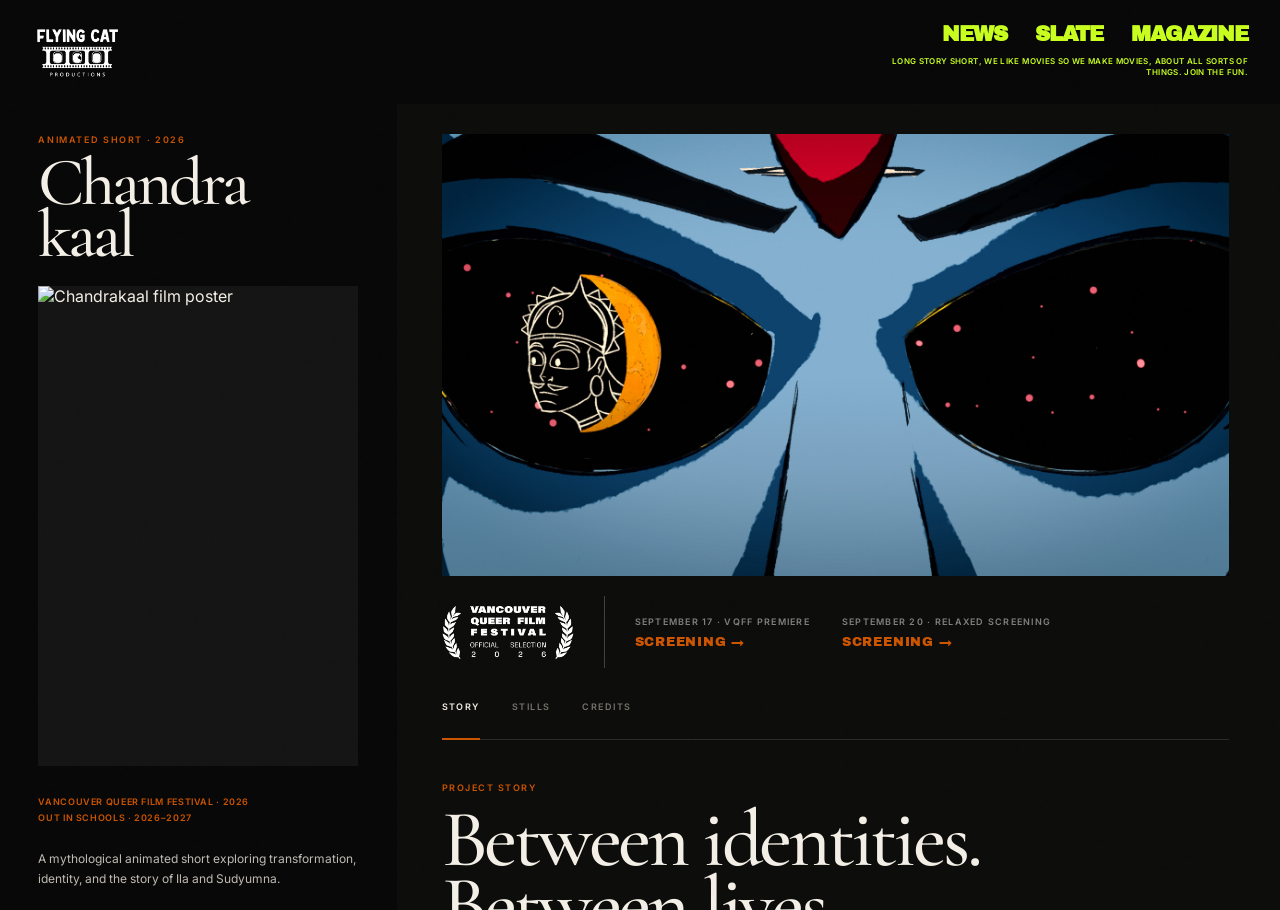
==== chandrakaal.html @ 7d8aeebb "Add Chandrakaal project page" ====
<!DOCTYPE html>

<html lang="en">

<head>

<meta charset="UTF-8">

<meta
    name="viewport"
    content="width=device-width, initial-scale=1.0"
>

<base href="/">


<title>
    Chandrakaal — Animated Short Film | Flying Cat Productions
</title>


<meta
    name="description"
    content="Chandrakaal is a 2026 animated short film by Flying Cat Productions exploring transformation, identity, and the story of Ila and Sudyumna."
>


<link
    rel="canonical"
    href="https://www.flyingcatproductions.com/chandrakaal"
>


<link
    rel="icon"
    type="image/png"
    href="assets/favicon.png"
>


<!-- =========================================================
     OPEN GRAPH
     ========================================================= -->

<meta
    property="og:type"
    content="website"
>

<meta
    property="og:title"
    content="Chandrakaal — Animated Short Film"
>

<meta
    property="og:description"
    content="A mythological animated short exploring transformation, identity, and the story of Ila and Sudyumna."
>

<meta
    property="og:url"
    content="https://www.flyingcatproductions.com/chandrakaal"
>

<meta
    property="og:image"
    content="https://www.flyingcatproductions.com/assets/projects/chandrakaal/chandrakaal-screengrab.jpg"
>

<meta
    property="og:site_name"
    content="Flying Cat Productions"
>


<!-- =========================================================
     TWITTER
     ========================================================= -->

<meta
    name="twitter:card"
    content="summary_large_image"
>

<meta
    name="twitter:title"
    content="Chandrakaal — Animated Short Film"
>

<meta
    name="twitter:description"
    content="A mythological animated short exploring transformation, identity, and the story of Ila and Sudyumna."
>

<meta
    name="twitter:image"
    content="https://www.flyingcatproductions.com/assets/projects/chandrakaal/chandrakaal-screengrab.jpg"
>


<link
    rel="preconnect"
    href="https://fonts.googleapis.com"
>

<link
    rel="preconnect"
    href="https://fonts.gstatic.com"
    crossorigin
>

<link
    href="https://fonts.googleapis.com/css2?family=Archivo+Black&family=Cormorant+Garamond:wght@400;500;600&family=Inter:wght@400;500;600&display=swap"
    rel="stylesheet"
>


<link
    rel="stylesheet"
    href="assets/css/header.css"
>


<script type="application/ld+json">
{
    "@context": "https://schema.org",
    "@type": "Movie",
    "name": "Chandrakaal",
    "description": "A mythological animated short exploring transformation, identity, and the story of Ila and Sudyumna.",
    "dateCreated": "2026",
    "genre": "Animation",
    "duration": "PT5M",
    "inLanguage": "en",
    "countryOfOrigin": {
        "@type": "Country",
        "name": "Canada"
    },
    "director": {
        "@type": "Person",
        "name": "Ayilya Thampuran"
    },
    "producer": {
        "@type": "Organization",
        "name": "Flying Cat Productions",
        "url": "https://www.flyingcatproductions.com/"
    },
    "url": "https://www.flyingcatproductions.com/chandrakaal",
    "image": "https://www.flyingcatproductions.com/assets/projects/chandrakaal/chandrakaal-screengrab.jpg"
}
</script>


<style>

:root {

    --black: #080808;
    --black-soft: #0d0d0c;

    --white: #f3efe6;

    --muted: #9f9b94;
    --muted-light: #c0bbb3;

    --accent: #CC5500;

    --line:
        rgba(
            255,
            255,
            255,
            0.13
        );
}


/* =========================================================
   RESET
   ========================================================= */

* {
    box-sizing: border-box;
}


html,
body {

    margin: 0;

    width: 100%;
    height: 100%;
}


html {
    background: var(--black);
}


body {

    overflow: hidden;

    background:
        var(--black);

    color:
        var(--white);

    font-family:
        "Inter",
        Arial,
        sans-serif;

    -webkit-font-smoothing:
        antialiased;
}


a {

    color:
        inherit;

    text-decoration:
        none;
}


button {
    font: inherit;
}


img {

    display: block;

    max-width: 100%;
}


/* =========================================================
   GRAIN
   ========================================================= */

body::after {

    content: "";

    position: fixed;

    inset: 0;

    z-index: 9999;

    pointer-events: none;

    opacity: 0.022;

    background-image:
        url("data:image/svg+xml,%3Csvg viewBox='0 0 180 180' xmlns='http://www.w3.org/2000/svg'%3E%3Cfilter id='noise'%3E%3CfeTurbulence type='fractalNoise' baseFrequency='.9' numOctaves='4' stitchTiles='stitch'/%3E%3C/filter%3E%3Crect width='100%25' height='100%25' filter='url(%23noise)' opacity='.4'/%3E%3C/svg%3E");
}


/* =========================================================
   PAGE
   ========================================================= */

.project-layout {

    height:
        calc(
            100vh
            -
            94px
        );

    display:
        grid;

    grid-template-columns:
        minmax(
            320px,
            31%
        )
        minmax(
            0,
            69%
        );

    overflow:
        hidden;
}


/* =========================================================
   LEFT COLUMN
   ========================================================= */

.left-rail {

    height: 100%;

    min-height: 0;

    padding:
        30px
        clamp(
            30px,
            3vw,
            48px
        )
        40px;

    background:
        var(--black);

    overflow-y:
        auto;

    scrollbar-width:
        thin;

    scrollbar-color:
        rgba(
            255,
            255,
            255,
            0.20
        )
        transparent;
}


.left-rail::-webkit-scrollbar {
    width: 4px;
}


.left-rail::-webkit-scrollbar-track {
    background: transparent;
}


.left-rail::-webkit-scrollbar-thumb {

    background:
        rgba(
            255,
            255,
            255,
            0.20
        );

    border-radius:
        99px;
}


/* =========================================================
   PROJECT HEADING
   ========================================================= */

.project-kicker {

    margin-bottom:
        11px;

    color:
        var(--accent);

    font-size:
        9px;

    font-weight:
        600;

    letter-spacing:
        0.18em;

    text-transform:
        uppercase;
}


.project-title {

    margin:
        0
        0
        25px;

    font-family:
        "Cormorant Garamond",
        Georgia,
        serif;

    font-size:
        clamp(
            60px,
            5.3vw,
            88px
        );

    font-weight:
        500;

    line-height:
        0.78;

    letter-spacing:
        -0.045em;
}


/* =========================================================
   POSTER
   ========================================================= */

.project-poster {

    width:
        min(
            100%,
            330px
        );

    aspect-ratio:
        2 / 3;

    margin:
        0
        0
        28px;

    overflow:
        hidden;

    background:
        #151515;
}


.project-poster img {

    width:
        100%;

    height:
        100%;

    object-fit:
        cover;

    object-position:
        center;
}


/* =========================================================
   FESTIVALS
   ========================================================= */

.festival-list {

    margin:
        0
        0
        24px;

    color:
        var(--accent);

    font-size:
        9px;

    font-weight:
        600;

    line-height:
        1.7;

    letter-spacing:
        0.07em;

    text-transform:
        uppercase;
}


/* =========================================================
   SYNOPSIS
   ========================================================= */

.short-synopsis {

    margin:
        0
        0
        24px;

    max-width:
        350px;

    color:
        var(--muted-light);

    font-size:
        12px;

    line-height:
        1.65;
}


/* =========================================================
   METADATA
   ========================================================= */

.project-meta {

    display:
        grid;

    grid-template-columns:
        82px
        minmax(
            0,
            1fr
        );

    gap:
        7px
        12px;

    margin-bottom:
        24px;
}


.meta-key {

    color:
        var(--muted);

    font-size:
        8px;

    font-weight:
        600;

    letter-spacing:
        0.13em;

    text-transform:
        uppercase;
}


.meta-value {

    color:
        var(--white);

    font-size:
        11px;

    line-height:
        1.35;
}


/* =========================================================
   RIGHT COLUMN
   ========================================================= */

.right-column {

    height:
        100%;

    min-height:
        0;

    overflow-y:
        auto;

    overflow-x:
        hidden;

    padding:
        30px
        clamp(
            34px,
            4vw,
            62px
        )
        80px
        clamp(
            30px,
            3.5vw,
            52px
        );

    background:
        var(--black-soft);

    scrollbar-width:
        thin;
}


/* =========================================================
   HERO IMAGE
   ========================================================= */

.project-hero {

    position:
        relative;

    width:
        100%;

    aspect-ratio:
        16 / 9;

    overflow:
        hidden;

    background:
        #000;
}


.project-hero img {

    width:
        100%;

    height:
        100%;

    object-fit:
        cover;

    object-position:
        center;
}


.project-hero::after {

    content:
        "";

    position:
        absolute;

    inset:
        0;

    pointer-events:
        none;

    background:
        linear-gradient(
            180deg,
            rgba(
                0,
                0,
                0,
                0
            )
            55%,
            rgba(
                0,
                0,
                0,
                0.18
            )
            100%
        );
}


/* =========================================================
   ACCOLADES
   ========================================================= */

.accolades-row {

    width:
        100%;

    display:
        flex;

    align-items:
        center;

    gap:
        30px;

    padding:
        20px
        0
        22px;
}


.laurels {

    display:
        flex;

    align-items:
        center;

    flex:
        0
        0
        auto;
}


.laurel-vqff {

    width:
        132px;
}


.laurel-vqff img {

    width:
        100%;

    height:
        auto;

    object-fit:
        contain;
}


.accolades-divider {

    width:
        1px;

    height:
        72px;

    flex:
        0
        0
        auto;

    background:
        rgba(
            255,
            255,
            255,
            0.22
        );
}


/* =========================================================
   TICKET LINKS
   ========================================================= */

.ticket-group {

    display:
        flex;

    align-items:
        flex-start;

    gap:
        32px;

    flex-wrap:
        wrap;
}


.ticket-link {

    display:
        flex;

    flex-direction:
        column;

    align-items:
        flex-start;

    justify-content:
        center;

    gap:
        8px;

    color:
        #fff;

    transition:
        opacity
        0.2s
        ease;
}


.ticket-link:hover {
    opacity: 0.7;
}


.ticket-label {

    font-family:
        "Inter",
        Arial,
        sans-serif;

    font-size:
        9px;

    font-weight:
        600;

    line-height:
        1.3;

    letter-spacing:
        0.14em;

    text-transform:
        uppercase;

    color:
        rgba(
            255,
            255,
            255,
            0.48
        );
}


.ticket-action {

    font-family:
        "Archivo Black",
        "Arial Black",
        sans-serif;

    font-size:
        13px;

    line-height:
        1;

    letter-spacing:
        0.06em;

    text-transform:
        uppercase;

    color:
        var(--accent);
}


/* =========================================================
   TABS
   ========================================================= */

.tabs {

    height:
        50px;

    display:
        flex;

    align-items:
        flex-end;

    gap:
        32px;

    border-bottom:
        1px solid
        var(--line);
}


.tab-button {

    position:
        relative;

    height:
        50px;

    padding:
        0
        0
        15px;

    color:
        #77736c;

    border:
        0;

    background:
        transparent;

    font-size:
        9px;

    font-weight:
        600;

    letter-spacing:
        0.16em;

    text-transform:
        uppercase;

    cursor:
        pointer;
}


.tab-button:hover,
.tab-button.active {

    color:
        var(--white);
}


.tab-button.active::after {

    content:
        "";

    position:
        absolute;

    left:
        0;

    right:
        0;

    bottom:
        -1px;

    height:
        2px;

    background:
        var(--accent);
}


/* =========================================================
   TAB CONTENT
   ========================================================= */

.tab-content {

    padding:
        42px
        6px
        30px
        0;
}


.tab-panel {
    display: none;
}


.tab-panel.active {
    display: block;
}


/* =========================================================
   STORY
   ========================================================= */

.story-kicker {

    margin-bottom:
        14px;

    color:
        var(--accent);

    font-size:
        9px;

    font-weight:
        600;

    letter-spacing:
        0.17em;

    text-transform:
        uppercase;
}


.story-title {

    max-width:
        930px;

    margin:
        0
        0
        35px;

    font-family:
        "Cormorant Garamond",
        Georgia,
        serif;

    font-size:
        clamp(
            66px,
            6.3vw,
            100px
        );

    font-weight:
        500;

    line-height:
        0.81;

    letter-spacing:
        -0.04em;
}


.story-body {

    max-width:
        820px;
}


.story-body p {

    margin:
        0
        0
        25px;

    color:
        #c6c1b8;

    font-size:
        14px;

    line-height:
        1.82;
}


.story-body h3 {

    margin:
        58px
        0
        20px;

    font-family:
        "Cormorant Garamond",
        Georgia,
        serif;

    font-size:
        44px;

    font-weight:
        500;

    line-height:
        0.95;
}


/* =========================================================
   STILLS
   ========================================================= */

.gallery-intro {

    max-width:
        650px;

    margin:
        0
        0
        30px;

    color:
        var(--muted);

    font-size:
        12px;

    line-height:
        1.65;
}


.stills-gallery {

    column-count:
        2;

    column-gap:
        14px;

    width:
        100%;
}


.still-item {

    width:
        100%;

    display:
        inline-block;

    margin:
        0
        0
        14px;

    break-inside:
        avoid;

    overflow:
        hidden;

    background:
        #151515;
}


.still-item img {

    width:
        100%;

    height:
        auto;

    display:
        block;

    transition:
        transform
        0.45s
        ease;
}


.still-item:hover img {

    transform:
        scale(
            1.015
        );
}


/* =========================================================
   CREDITS
   ========================================================= */

.credits-tab-header {

    margin-bottom:
        36px;
}


.credits-tab-kicker {

    margin-bottom:
        12px;

    color:
        var(--accent);

    font-size:
        9px;

    font-weight:
        600;

    letter-spacing:
        0.17em;

    text-transform:
        uppercase;
}


.credits-tab-title {

    margin:
        0;

    font-family:
        "Cormorant Garamond",
        Georgia,
        serif;

    font-size:
        clamp(
            58px,
            5vw,
            78px
        );

    font-weight:
        500;

    line-height:
        0.85;

    letter-spacing:
        -0.035em;
}


.credits-list {

    width:
        100%;

    max-width:
        820px;

    border-top:
        1px solid
        var(--line);
}


.credit-row {

    display:
        grid;

    grid-template-columns:
        minmax(
            160px,
            0.65fr
        )
        minmax(
            0,
            1.35fr
        );

    gap:
        30px;

    padding:
        15px
        0;

    border-bottom:
        1px solid
        var(--line);
}


.credit-role {

    color:
        var(--muted);

    font-size:
        9px;

    font-weight:
        600;

    letter-spacing:
        0.1em;

    text-transform:
        uppercase;
}


.credit-name {

    color:
        var(--white);

    font-size:
        13px;

    line-height:
        1.5;
}


/* =========================================================
   TABLET
   ========================================================= */

@media
(max-width: 1050px) {

    .project-layout {

        grid-template-columns:
            36%
            64%;
    }


    .left-rail {

        padding:
            28px
            24px
            40px;
    }


    .right-column {

        padding:
            28px
            27px
            70px;
    }


    .project-title {

        font-size:
            clamp(
                52px,
                7vw,
                72px
            );
    }


    .project-poster {

        width:
            100%;

        max-width:
            300px;
    }


    .story-title {

        font-size:
            clamp(
                56px,
                7vw,
                78px
            );
    }


    .laurel-vqff {

        width:
            110px;
    }


    .ticket-group {

        gap:
            20px;
    }


    .tabs {

        gap:
            24px;
    }

}


/* =========================================================
   MOBILE
   ========================================================= */

@media
(max-width: 720px) {

    html,
    body {

        height:
            auto;
    }


    body {

        overflow-y:
            auto;
    }


    .project-layout {

        height:
            auto;

        display:
            block;

        overflow:
            visible;
    }


    .left-rail {

        height:
            auto;

        overflow:
            visible;

        padding:
            30px
            18px
            45px;
    }


    .project-title {

        font-size:
            68px;

        margin-bottom:
            25px;
    }


    .project-poster {

        width:
            min(
                82vw,
                330px
            );

        aspect-ratio:
            2 / 3;
    }


    .right-column {

        height:
            auto;

        overflow:
            visible;

        padding:
            0
            18px
            60px;
    }


    .project-hero {

        aspect-ratio:
            16 / 9;
    }


    .accolades-row {

        align-items:
            center;

        gap:
            18px;

        padding:
            18px
            0;

        flex-wrap:
            wrap;
    }


    .accolades-divider {

        height:
            58px;
    }


    .laurel-vqff {

        width:
            92px;
    }


    .ticket-group {

        gap:
            18px;
    }


    .ticket-label {

        font-size:
            8px;
    }


    .ticket-action {

        font-size:
            11px;
    }


    .tabs {

        gap:
            21px;

        overflow-x:
            auto;

        scrollbar-width:
            none;
    }


    .tabs::-webkit-scrollbar {

        display:
            none;
    }


    .tab-button {

        flex:
            0
            0
            auto;
    }


    .tab-content {

        padding:
            36px
            0
            20px;
    }


    .story-title {

        font-size:
            58px;
    }


    .stills-gallery {

        column-count:
            1;
    }


    .credit-row {

        grid-template-columns:
            1fr;

        gap:
            7px;

        padding:
            16px
            0;
    }

}

</style>

</head>


<body>


<!-- =========================================================
     GLOBAL HEADER
     ========================================================= -->

<fcp-header></fcp-header>


<!-- =========================================================
     PROJECT
     ========================================================= -->

<main class="project-layout">


<!-- =========================================================
     LEFT COLUMN
     ========================================================= -->

<aside class="left-rail">


    <div class="project-kicker">
        Animated Short · 2026
    </div>


    <h1 class="project-title">
        Chandra<br>
        kaal
    </h1>


    <div class="project-poster">

        <img
            src="assets/projects/chandrakaal/chandrakaal poster.jpg"
            alt="Chandrakaal film poster"
        >

    </div>


    <!-- FESTIVALS -->

    <div class="festival-list">

        Vancouver Queer Film Festival · 2026

        <br>

        Out In Schools · 2026–2027

    </div>


    <!-- DESCRIPTION -->

    <p class="short-synopsis">

        A mythological animated short exploring
        transformation, identity, and the story
        of Ila and Sudyumna.

    </p>


    <!-- METADATA -->

    <div class="project-meta">


        <div class="meta-key">
            Year
        </div>

        <div class="meta-value">
            2026
        </div>


        <div class="meta-key">
            Format
        </div>

        <div class="meta-value">
            Animated Short
        </div>


        <div class="meta-key">
            Runtime
        </div>

        <div class="meta-value">
            5 min
        </div>


        <div class="meta-key">
            Language
        </div>

        <div class="meta-value">
            English
        </div>


        <div class="meta-key">
            Country
        </div>

        <div class="meta-value">
            Canada
        </div>


        <div class="meta-key">
            Director
        </div>

        <div class="meta-value">
            Ayilya Thampuran
        </div>


        <div class="meta-key">
            Production
        </div>

        <div class="meta-value">
            Flying Cat Productions
        </div>


    </div>


</aside>



<!-- =========================================================
     RIGHT COLUMN
     ========================================================= -->

<section class="right-column">


    <!-- =====================================================
         HERO
         ===================================================== -->

    <div class="project-hero">

        <img
            src="assets/projects/chandrakaal/chandrakaal-screengrab.jpg"
            alt="Still from Chandrakaal"
        >

    </div>



    <!-- =====================================================
         ACCOLADES + SCREENING LINKS
         ===================================================== -->

    <div class="accolades-row">


        <div class="laurels">

            <div class="laurel-vqff">

                <img
                    src="assets/logos/vqff-laurel.png"
                    alt="Vancouver Queer Film Festival Official Selection"
                >

            </div>

        </div>


        <div class="accolades-divider"></div>


        <div class="ticket-group">


            <a
                class="ticket-link"
                href="https://outonscreen.com/vqff-event/the-future-is-queer-shorts-journey-to-you/"
                target="_blank"
                rel="noopener noreferrer"
            >

                <span class="ticket-label">
                    September 17 · VQFF Premiere
                </span>

                <span class="ticket-action">
                    Screening →
                </span>

            </a>


            <a
                class="ticket-link"
                href="https://outonscreen.com/vqff-event/relaxed-screening-shorts-journey-to-you/"
                target="_blank"
                rel="noopener noreferrer"
            >

                <span class="ticket-label">
                    September 20 · Relaxed Screening
                </span>

                <span class="ticket-action">
                    Screening →
                </span>

            </a>


        </div>


    </div>



    <!-- =====================================================
         TABS
         ===================================================== -->

    <nav
        class="tabs"
        aria-label="Project content"
    >


        <button
            class="tab-button active"
            data-tab="story"
        >
            Story
        </button>


        <button
            class="tab-button"
            data-tab="stills"
        >
            Stills
        </button>


        <button
            class="tab-button"
            data-tab="credits"
        >
            Credits
        </button>


    </nav>



    <!-- =====================================================
         TAB CONTENT
         ===================================================== -->

    <div class="tab-content">


        <!-- =================================================
             STORY
             ================================================= -->

        <section
            class="tab-panel active"
            id="story"
        >


            <div class="story-kicker">
                Project Story
            </div>


            <h2 class="story-title">

                Between identities.<br>

                Between lives.

            </h2>


            <div class="story-body">


                <p>

                    Chandrakaal is a five-minute animated
                    short inspired by the story of Ila and
                    Sudyumna, a figure whose existence moves
                    between different identities.

                </p>


                <p>

                    Through mythology and animation, the film
                    explores transformation, gender, and the
                    instability of the categories through
                    which identity is often understood.

                </p>


                <p>

                    Rather than treating transformation as a
                    simple movement from one fixed state to
                    another, Chandrakaal considers identity
                    as something that can be lived,
                    negotiated, and transformed over time.

                </p>


                <h3>
                    Ila and Sudyumna
                </h3>


                <p>

                    At the centre of the film is the story of
                    Ila and Sudyumna. Their transformation
                    creates a world in which gender is not
                    easily contained within a single,
                    permanent identity.

                </p>


                <p>

                    Chandrakaal interprets this story through
                    animation, using movement, colour, and
                    visual transformation to travel between
                    different states of being.

                </p>


                <h3>
                    Looking backward to look forward
                </h3>


                <p>

                    The film places a story from South Asian
                    mythology beside contemporary questions
                    of identity and belonging.

                </p>


                <p>

                    The mythology is not treated simply as
                    something belonging to the past, but as
                    a story that continues to carry meaning
                    in the present.

                </p>


            </div>


        </section>



        <!-- =================================================
             STILLS
             ================================================= -->

        <section
            class="tab-panel"
            id="stills"
        >


            <p class="gallery-intro">

                Selected frames from Chandrakaal.

            </p>


            <div class="stills-gallery">


                <figure class="still-item">

                    <img
                        src="assets/projects/chandrakaal/chandrakaal-screengrab.jpg"
                        alt="Chandrakaal film still"
                        loading="lazy"
                    >

                </figure>


                <figure class="still-item">

                    <img
                        src="assets/projects/chandrakaal/VKR_Screengrab10.jpg"
                        alt="Chandrakaal film still"
                        loading="lazy"
                    >

                </figure>


                <figure class="still-item">

                    <img
                        src="assets/projects/chandrakaal/VKR_Screengrab30.jpg"
                        alt="Chandrakaal film still"
                        loading="lazy"
                    >

                </figure>


                <figure class="still-item">

                    <img
                        src="assets/projects/chandrakaal/VKR_Screengrab50.jpg"
                        alt="Chandrakaal film still"
                        loading="lazy"
                    >

                </figure>


                <figure class="still-item">

                    <img
                        src="assets/projects/chandrakaal/VKR_Screengrab70.jpg"
                        alt="Chandrakaal film still"
                        loading="lazy"
                    >

                </figure>


                <figure class="still-item">

                    <img
                        src="assets/projects/chandrakaal/VKR_Screengrab110.jpg"
                        alt="Chandrakaal film still"
                        loading="lazy"
                    >

                </figure>


                <figure class="still-item">

                    <img
                        src="assets/projects/chandrakaal/VKR_Screengrab200.jpg"
                        alt="Chandrakaal film still"
                        loading="lazy"
                    >

                </figure>


                <figure class="still-item">

                    <img
                        src="assets/projects/chandrakaal/VKR_Screengrab1000.jpg"
                        alt="Chandrakaal film still"
                        loading="lazy"
                    >

                </figure>


            </div>


        </section>



        <!-- =================================================
             CREDITS
             ================================================= -->

        <section
            class="tab-panel"
            id="credits"
        >


            <div class="credits-tab-header">


                <div class="credits-tab-kicker">
                    Film Credits
                </div>


                <h2 class="credits-tab-title">
                    Credits
                </h2>


            </div>


            <div class="credits-list">


                <div class="credit-row">

                    <div class="credit-role">
                        Director
                    </div>

                    <div class="credit-name">
                        Ayilya Thampuran
                    </div>

                </div>


                <div class="credit-row">

                    <div class="credit-role">
                        Production
                    </div>

                    <div class="credit-name">
                        Flying Cat Productions
                    </div>

                </div>


            </div>


        </section>


    </div>


</section>


</main>



<!-- =========================================================
     SHARED HEADER
     ========================================================= -->

<script src="assets/js/header.js"></script>


<!-- =========================================================
     TAB LOGIC
     ========================================================= -->

<script>

const tabButtons =
    document.querySelectorAll(
        ".tab-button"
    );


const tabPanels =
    document.querySelectorAll(
        ".tab-panel"
    );


tabButtons.forEach(
    button => {

        button.addEventListener(
            "click",
            () => {


                const target =
                    button.dataset.tab;


                tabButtons.forEach(
                    item => {

                        item.classList.remove(
                            "active"
                        );

                    }
                );


                tabPanels.forEach(
                    panel => {

                        panel.classList.remove(
                            "active"
                        );

                    }
                );


                button.classList.add(
                    "active"
                );


                document
                    .getElementById(
                        target
                    )
                    .classList
                    .add(
                        "active"
                    );


            }
        );

    }
);

</script>


</body>

</html>
---- assets/css/header.css ----
/* =========================================================
   FLYING CAT — GLOBAL HEADER
   ========================================================= */

:root {
    --fcp-header-green: #C8FF20;
    --fcp-header-orange: #CC5500;
}


/* =========================================================
   HEADER
   ========================================================= */

.fcp-site-header {
    position: relative;

    z-index: 100;

    width: 100%;

    min-height: 100px;

    display: flex;

    align-items: flex-start;

    justify-content: space-between;

    gap: 40px;

    padding:
        24px
        32px;

    pointer-events: none;
}


/* =========================================================
   LOGO
   ========================================================= */

.fcp-home-logo {
    width: 90px;

    flex: 0 0 auto;

    pointer-events: auto;
}


.fcp-home-logo img {
    display: block;

    width: 100%;

    height: auto;
}


/* =========================================================
   RIGHT SIDE
   ========================================================= */

.fcp-header-right {
    width:
        min(
            560px,
            48vw
        );

    display: flex;

    flex-direction: column;

    align-items: flex-end;

    pointer-events: auto;
}


/* =========================================================
   NAVIGATION
   ========================================================= */

.fcp-main-nav {
    width: 100%;

    display: flex;

    align-items: baseline;

    justify-content: flex-end;

    gap:
        clamp(
            20px,
            2.2vw,
            36px
        );
}


.fcp-main-nav a {
    position: relative;

    color: var(--fcp-header-green);

    font-family:
        "Archivo Black",
        "Arial Black",
        Helvetica,
        sans-serif;

    font-size:
        clamp(
            18px,
            1.65vw,
            28px
        );

    font-weight: 900;

    line-height: 0.9;

    letter-spacing: -0.055em;

    text-transform: uppercase;

    white-space: nowrap;

    text-decoration: none;

    transition:
        opacity 0.2s ease,
        transform 0.3s cubic-bezier(
            0.22,
            1,
            0.36,
            1
        );
}


.fcp-main-nav a:hover {
    opacity: 0.64;

    transform:
        translateY(-2px);
}


.fcp-main-nav a.active {
    color: var(--fcp-header-orange);
}


/* =========================================================
   MANIFESTO
   ========================================================= */

.fcp-header-manifesto {
    width:
        min(
            390px,
            100%
        );

    margin:
        13px
        0
        0;

    color: var(--fcp-header-green);

    font-family:
        "Inter",
        Arial,
        sans-serif;

    font-size: 8px;

    font-weight: 600;

    line-height: 1.4;

    letter-spacing: 0.045em;

    text-transform: uppercase;

    text-align: right;
}
/* =========================================================
   MOBILE ELEMENT DEFAULTS
   ========================================================= */


.fcp-menu-toggle {
    display: none;
}

.fcp-mobile-menu {
    display: none;
}

/* =========================================================
   MOBILE
   ========================================================= */

@media (max-width: 800px) {

    .fcp-site-header {
        position: relative;

        min-height: 78px;

        padding:
            16px
            17px;

        gap: 16px;
    }


    .fcp-home-logo {
        width: 66px;
    }


    .fcp-header-right {
        width: auto;

        flex: 1;

        display: flex;

        align-items: flex-end;

        justify-content: flex-start;
    }


    /* HIDE DESKTOP ELEMENTS */

    .fcp-main-nav {
        display: none;
    }


    .fcp-header-manifesto {
        display: none;
    }


    /* =====================================================
       HAMBURGER
       ===================================================== */

    .fcp-menu-toggle {
        display: flex;

        width: 32px;
        height: 28px;

        flex-direction: column;

        justify-content: center;

        gap: 5px;

        padding: 0;

        margin-left: auto;

        border: 0;

        background: transparent;

        cursor: pointer;
    }


    .fcp-menu-toggle span {
        display: block;

        width: 100%;
        height: 2px;

        background:
            var(--fcp-header-green);

        transform-origin: center;

        transition:
            transform .25s ease,
            opacity .2s ease;
    }


    /* X STATE */

    .fcp-menu-toggle.open span:nth-child(1) {
        transform:
            translateY(7px)
            rotate(45deg);
    }


    .fcp-menu-toggle.open span:nth-child(2) {
        opacity: 0;
    }


    .fcp-menu-toggle.open span:nth-child(3) {
        transform:
            translateY(-7px)
            rotate(-45deg);
    }


    /* =====================================================
       MOBILE DROPDOWN
       ===================================================== */

    .fcp-mobile-menu {
        position: absolute;

        top: 100%;
        left: 0;

        z-index: 999;

        width: 100%;

        display: none;

        flex-direction: column;

        padding:
            22px
            17px
            28px;

        background: #050505;

        border-top:
            1px solid
            rgba(255,255,255,.12);

        border-bottom:
            1px solid
            rgba(255,255,255,.12);

        pointer-events: auto;
    }


    .fcp-mobile-menu.open {
        display: flex;
    }


    .fcp-mobile-menu a {
        display: block;

        padding:
            15px
            0;

        color:
            var(--fcp-header-green);

        font-family:
            "Archivo Black",
            "Arial Black",
            Helvetica,
            sans-serif;

        font-size:
            clamp(
                34px,
                11vw,
                50px
            );

        font-weight: 900;

        line-height: .9;

        letter-spacing: -.055em;

        text-transform: uppercase;

        text-decoration: none;

        border-bottom:
            1px solid
            rgba(255,255,255,.10);
    }


    .fcp-mobile-menu a:last-child {
        border-bottom: 0;
    }


    .fcp-mobile-menu a.active {
        color:
            var(--fcp-header-orange);
    }

}
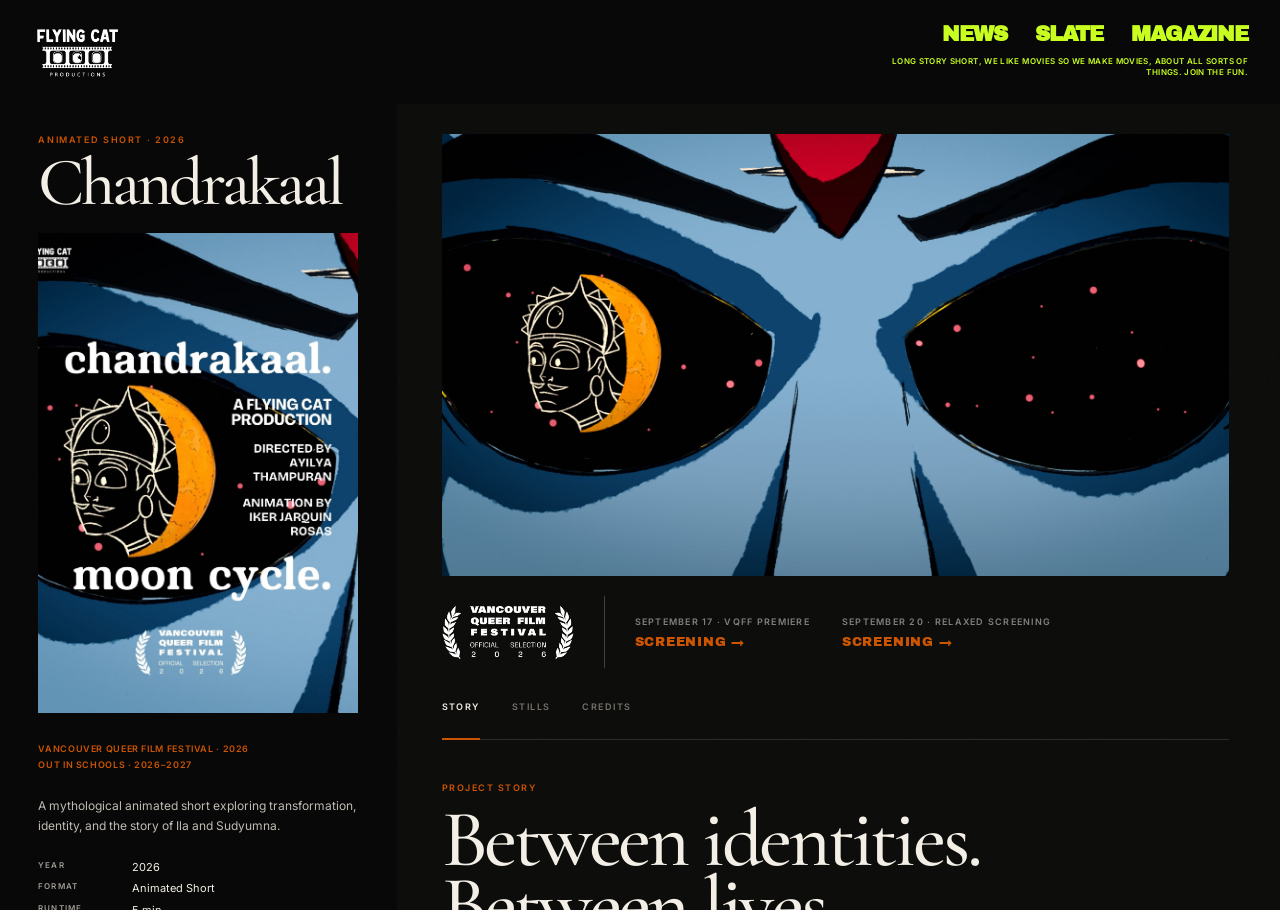
==== commit 9a6c1c20: "Fix Chandrakaal poster and project assets" ====
--- a/chandrakaal.html
+++ b/chandrakaal.html
@@ -1665,17 +1665,16 @@
 
 
     <h1 class="project-title">
-        Chandra<br>
-        kaal
+        Chandrakaal
     </h1>
 
 
     <div class="project-poster">
 
         <img
-            src="assets/projects/chandrakaal/chandrakaal poster.jpg"
-            alt="Chandrakaal film poster"
-        >
+    src="assets/projects/chandrakaal/chandrakaal-poster.jpg"
+    alt="Chandrakaal film poster"
+>
 
     </div>
 
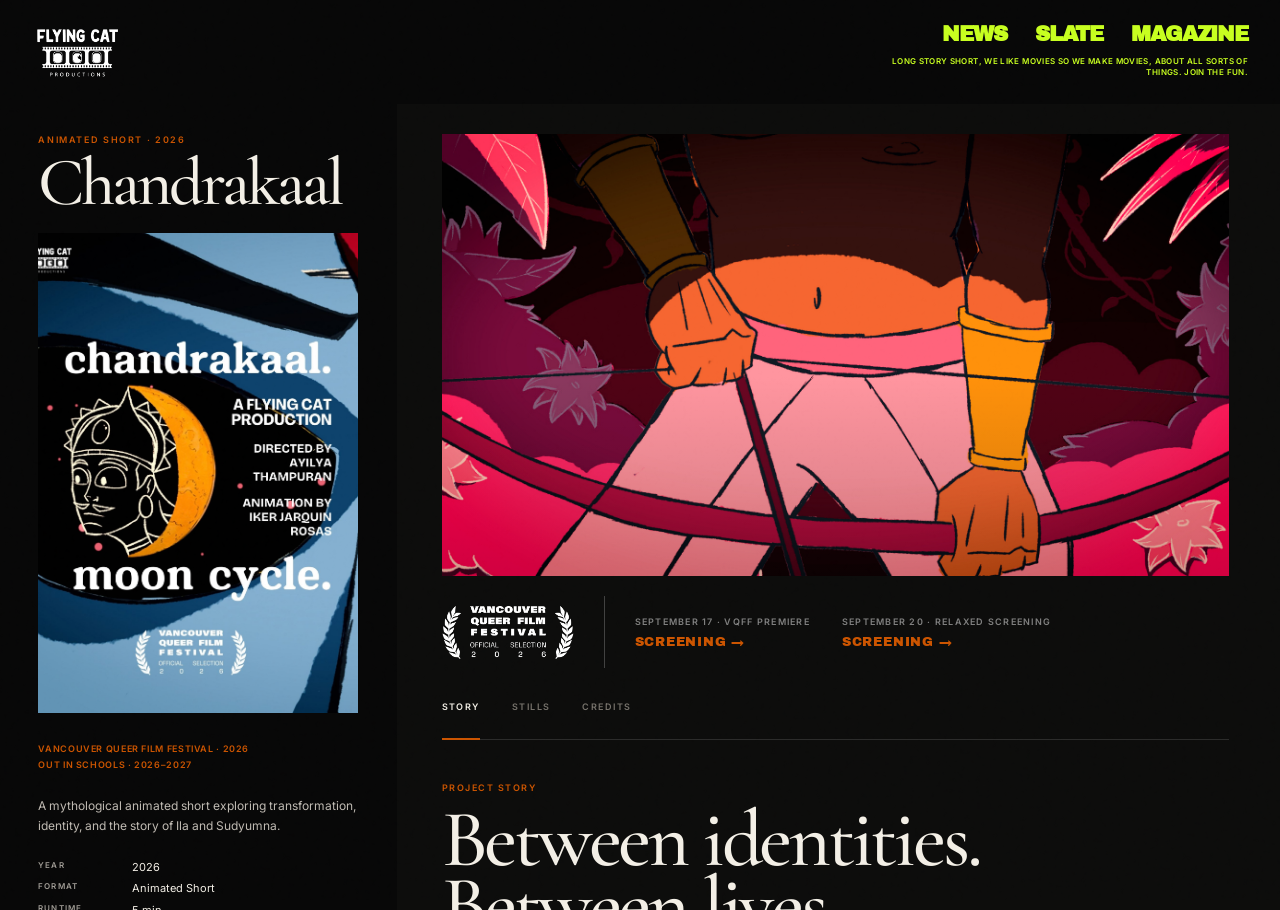
==== commit 684e8958: "Fix Chandrakaal poster and project assets" ====
--- a/chandrakaal.html
+++ b/chandrakaal.html
@@ -1792,7 +1792,7 @@
     <div class="project-hero">
 
         <img
-            src="assets/projects/chandrakaal/chandrakaal-screengrab.jpg"
+            src="assets/projects/chandrakaal/VKR_Screengrab200.jpg"
             alt="Still from Chandrakaal"
         >
 
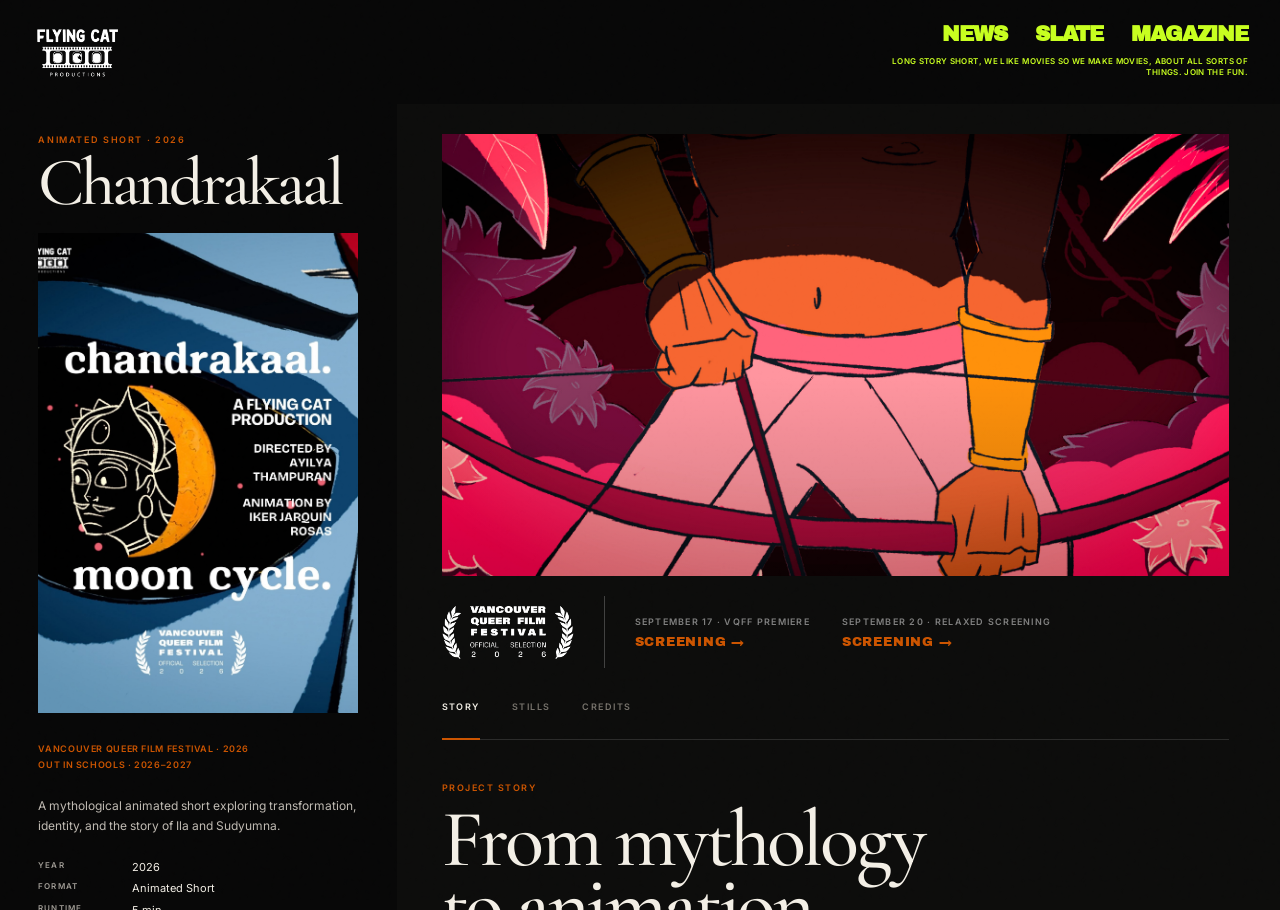
==== commit 9a1ca19f: "Expand Chandrakaal project story" ====
--- a/chandrakaal.html
+++ b/chandrakaal.html
@@ -1926,101 +1926,57 @@
 
 
             <div class="story-kicker">
-                Project Story
-            </div>
-
-
-            <h2 class="story-title">
-
-                Between identities.<br>
-
-                Between lives.
-
-            </h2>
-
-
-            <div class="story-body">
-
-
-                <p>
-
-                    Chandrakaal is a five-minute animated
-                    short inspired by the story of Ila and
-                    Sudyumna, a figure whose existence moves
-                    between different identities.
-
-                </p>
-
-
-                <p>
-
-                    Through mythology and animation, the film
-                    explores transformation, gender, and the
-                    instability of the categories through
-                    which identity is often understood.
-
-                </p>
-
-
-                <p>
-
-                    Rather than treating transformation as a
-                    simple movement from one fixed state to
-                    another, Chandrakaal considers identity
-                    as something that can be lived,
-                    negotiated, and transformed over time.
-
-                </p>
-
-
-                <h3>
-                    Ila and Sudyumna
-                </h3>
-
-
-                <p>
-
-                    At the centre of the film is the story of
-                    Ila and Sudyumna. Their transformation
-                    creates a world in which gender is not
-                    easily contained within a single,
-                    permanent identity.
-
-                </p>
-
-
-                <p>
-
-                    Chandrakaal interprets this story through
-                    animation, using movement, colour, and
-                    visual transformation to travel between
-                    different states of being.
-
-                </p>
-
-
-                <h3>
-                    Looking backward to look forward
-                </h3>
-
-
-                <p>
-
-                    The film places a story from South Asian
-                    mythology beside contemporary questions
-                    of identity and belonging.
-
-                </p>
-
-
-                <p>
-
-                    The mythology is not treated simply as
-                    something belonging to the past, but as
-                    a story that continues to carry meaning
-                    in the present.
-
-                </p>
+    Project Story
+</div>
+
+<h2 class="story-title">
+    From mythology<br>
+    to animation.
+</h2>
+
+<div class="story-body">
+
+    <p>
+        Chandrakaal is a five-minute animated short based on the Hindu mythological story of Ila and Sudyumna. The film was directed by Ayilya Thampuran, with visuals and animation by Iker Jarquin Rosas.
+    </p>
+
+    <p>
+        The story was chosen because it closely reflected the themes of gender fluidity already central to Victoria Ka Raja and to Badshah’s story. Ila and Sudyumna offered a way to connect those themes to South Asian mythology and to show that ideas around gender transformation and fluidity are not new or foreign to the culture.
+    </p>
+
+    <p>
+        The film also looks beyond gender transformation alone. One of the ideas running through the story is that love can still find you even when you believe it will not. The mythology also opens up a conversation around the historical preference for male children and the rejection or devaluing of girl children, which became another layer of the film alongside identity and transformation.
+    </p>
+
+    <p>
+        Chandrakaal was made over the course of approximately one month. The process began with rough sketches in a notebook, which were developed into storyboards before the animation itself began. The storyboards were especially important because the film had to communicate a fairly complex myth in a very short runtime, so we had to decide early what needed to be shown visually and what could be carried by the voiceover.
+    </p>
+
+    <p>
+        Iker handled the character design, backgrounds, and keyframes, establishing the visual foundation of the film. Ayilya created the storyboards and handled much of the movement and timing of the animation, building the transitions between key poses and shaping how the shots played together in sequence.
+    </p>
+
+    <p>
+        The animation was created frame by frame, generally working at around 8 to 12 frames per second to keep the production manageable within the limited schedule. Character designs were created for Ila, Sudyumna, Shiva, Boodh, and Vivaswathamanu. For the section depicting Boodh’s birth, the film also uses symbolic representations of Jupiter and the Moon in their celestial forms.
+    </p>
+
+    <p>
+        Pink became the dominant colour throughout the film, drawing from Rani Pink, a vivid shade strongly associated with Indian clothing, celebration, and visual culture. The colour helped ground the film in an Indian visual language while also giving the animation a consistent and recognisable style across different characters, settings, and periods of time.
+    </p>
+
+    <p>
+        One of the most difficult sequences to animate was the transformation from Ila into Sudyumna. We wanted that moment to feel more detailed than the rest of the film, so we used more frames than usual to make the transformation more gradual and deliberate.
+    </p>
+
+    <p>
+        The Warli-inspired sequence was another major challenge. It was designed to bridge the time between the mythological past and the present. Each individual figure had to be animated separately before being brought into a much larger composition, which made the sequence technically heavy. Every character then had to be timed individually so that the figures could move together across the horizontal cut of a tree trunk while the tree itself appeared to age, using the composition to show the passage of time.
+    </p>
+
+    <p>
+        The voiceover was performed by Ayilya Thampuran and recorded at Burnaby Public Library. Ayilya also handled the compositing and final assembly of the visuals, bringing the individual frames, voiceover, and animation elements together in Adobe Premiere Pro.
+    </p>
+
+</div>
 
 
             </div>
